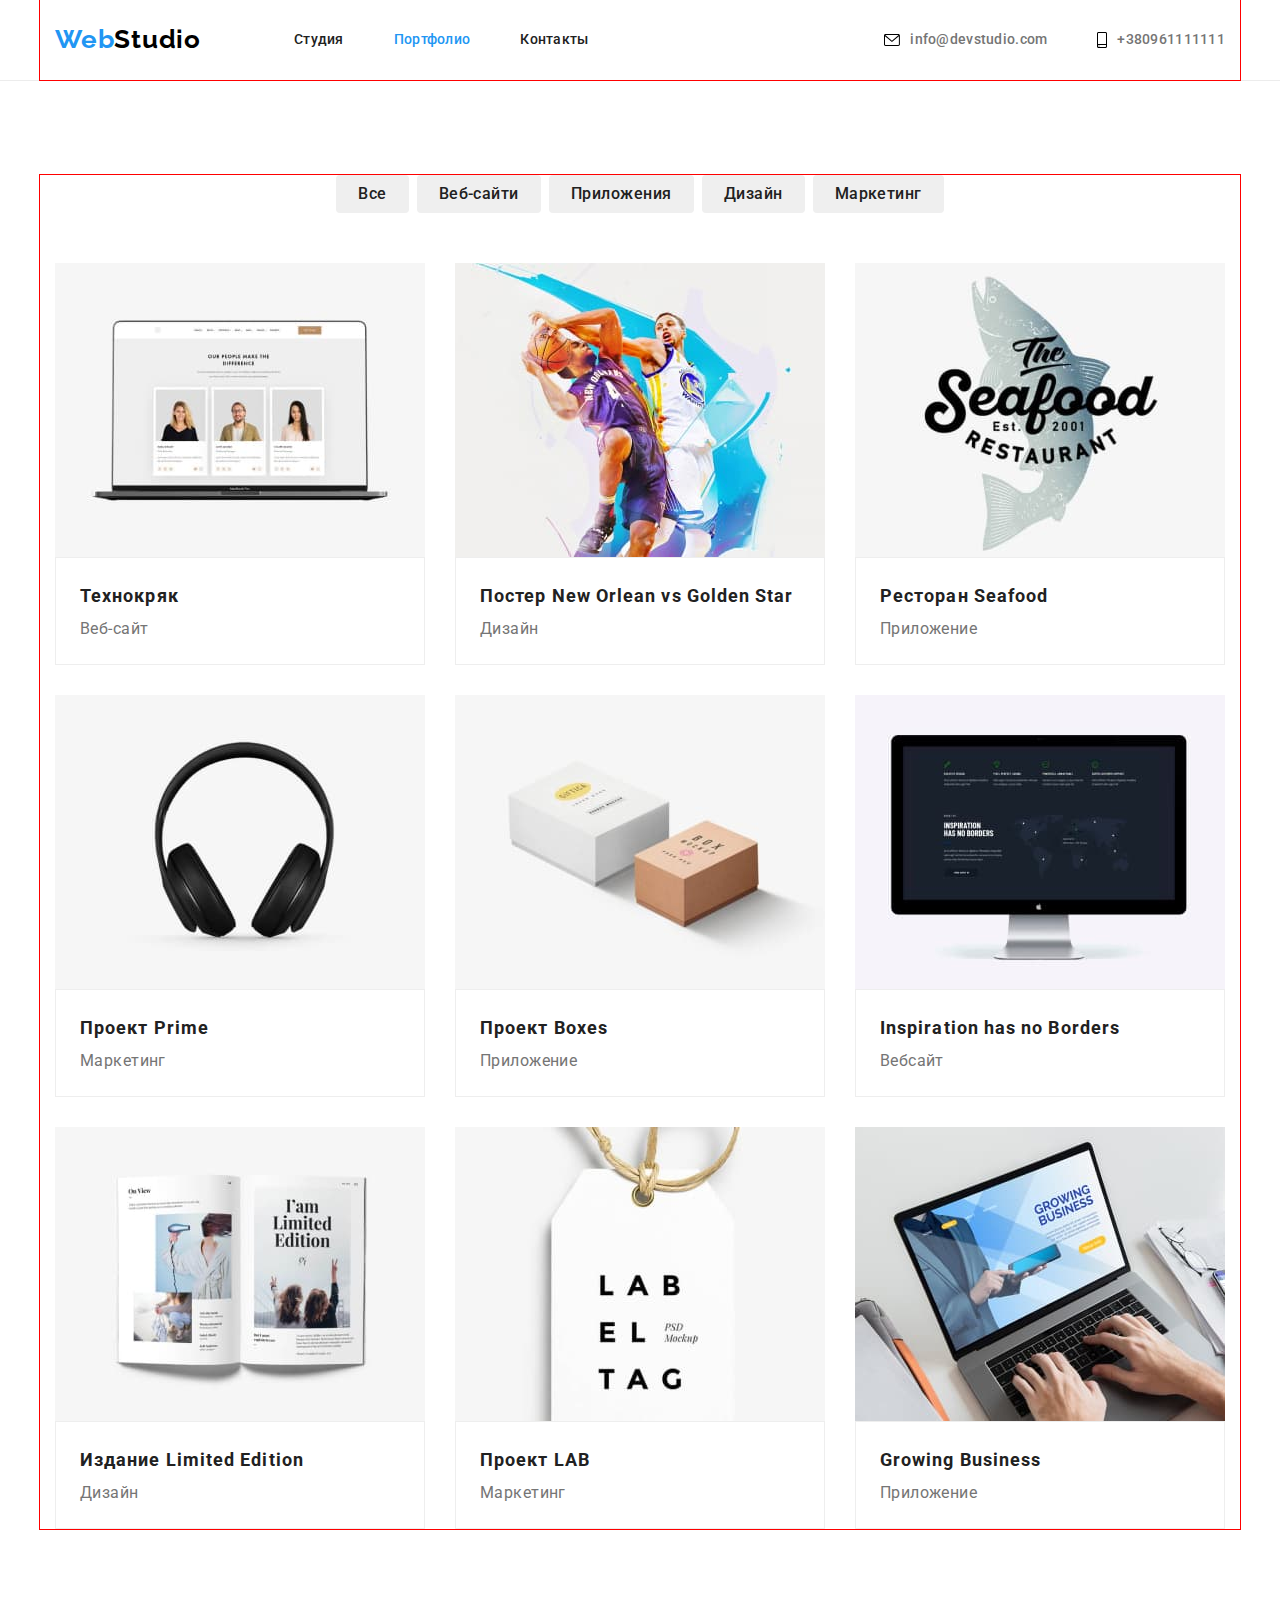
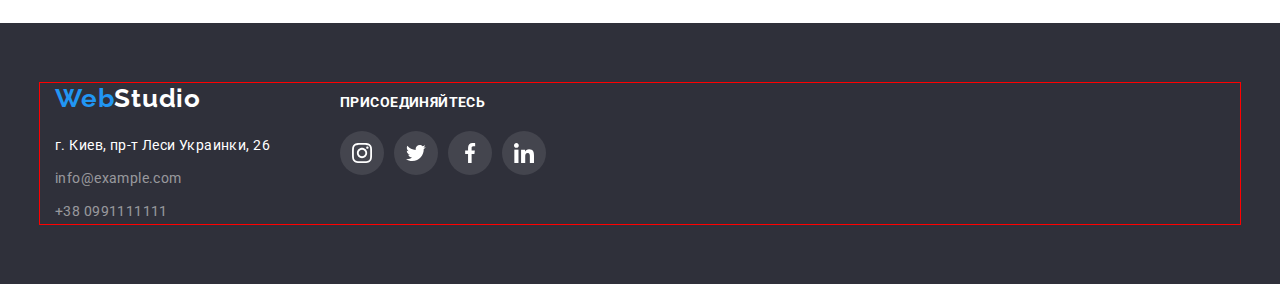
==== portfolio.html @ 67ff8778 "first" ====
<!DOCTYPE html>
<html lang="ru">
  <head>
    <meta charset="UTF-8" />
    <meta http-equiv="X-UA-Compatible" content="IE=edge" />
    <meta name="viewport" content="width=device-width, initial-scale=1.0" />
    <title>WebStudio</title>
    <link
      href="https://fonts.googleapis.com/css2?family=Raleway:wght@700&family=Roboto:wght@400;500;700;900&display=swap"
      rel="stylesheet"
    />
    <link
      rel="stylesheet"
      href="https://cdnjs.cloudflare.com/ajax/libs/modern-normalize/1.0.0/modern-normalize.min.css"
    />
    <link rel="stylesheet" href="./css/style.css" />
  </head>

  <body class="body">
    <header class="header">
      <div class="conteiner">
        <a href="" class="logo-header link"
          >Web<span class="accent">Studio</span></a
        >
        <nav class="header-nav">
          <ul class="nav-list list">
            <li class="header-item">
              <a href="./index.html" class="header-link link">Студия</a>
            </li>
            <li class="header-item">
              <a href="" class="header-link current link">Портфолио</a>
            </li>
            <li class="header-item">
              <a href="" class="header-link link">Контакты</a>
            </li>
          </ul>
        </nav>
        <ul class="header-contacs-list list">
          <li class="header-contacs-item">
            <a
              href="mailto:info@devstudio.com"
              class="header-link envelope link"
            >
              <svg class="contacs-icon" width="16px" height="12px">
                <use href="./image/symbol-defs.svg#icon-envelope"></use>
              </svg>
              info@devstudio.com
            </a>
          </li>
          <li class="header-contacs-item">
            <a href="tel:+380961111111" class="header-link smarthone link">
              <svg class="contacs-icon" width="10px" height="16px">
                <use href="./image/symbol-defs.svg#icon-smartphone"></use>
              </svg>
              +380961111111
            </a>
          </li>
        </ul>
      </div>
    </header>
    <main>
      <section class="filter section">
        <div class="conteiner">
          <h1 class="visually-hidden">Фильтр</h1>
          <ul class="filter-btn-list list">
            <li class="filter-item">
              <button type="button" class="filter-btn">Все</button>
            </li>
            <li class="filter-item">
              <button type="button" class="filter-btn">Веб-сайти</button>
            </li>
            <li class="filter-item">
              <button type="button" class="filter-btn">Приложения</button>
            </li>
            <li class="filter-item">
              <button type="button" class="filter-btn">Дизайн</button>
            </li>
            <li class="filter-item">
              <button type="button" class="filter-btn">Маркетинг</button>
            </li>
          </ul>
          <ul class="portfolio-list card-set list">
            <li class="card-item portfolio-item">
              <a
                href=""
                target="_blank"
                rel="noopener noreferrer"
                class="portfolio-link link"
              >
                <img src="./image/img-10.jpg" alt="Вебсайт" width="370" />
                <div class="portfolio-footer">
                  <h2 class="portfolio-title">Технокряк</h2>
                  <p class="portfolio-text">Веб-сайт</p>
                </div></a
              >
            </li>
            <li class="card-item portfolio-item">
              <a
                href=""
                target="_blank"
                rel="noopener noreferrer"
                class="portfolio-link link"
              >
                <img src="./image/22.jpg" alt="Дизайн" width="370" />
                <div class="portfolio-footer">
                  <h2 class="portfolio-title">
                    Постер New Orlean vs Golden Star
                  </h2>
                  <p class="portfolio-text">Дизайн</p>
                </div></a
              >
            </li>
            <li class="card-item portfolio-item">
              <a
                href=""
                target="_blank"
                rel="noopener noreferrer"
                class="portfolio-link link"
              >
                <img src="./image/33.jpg" alt="Логотип" width="370" />
                <div class="portfolio-footer">
                  <h2 class="portfolio-title">Ресторан Seafood</h2>
                  <p class="portfolio-text">Приложение</p>
                </div></a
              >
            </li>

            <li class="card-item portfolio-item">
              <a
                href=""
                target="_blank"
                rel="noopener noreferrer"
                class="portfolio-link link"
              >
                <img src="./image/44.jpg" alt="Наушники" width="370" />
                <div class="portfolio-footer">
                  <h2 class="portfolio-title">Проект Prime</h2>
                  <p class="portfolio-text">Маркетинг</p>
                </div></a
              >
            </li>
            <li class="card-item portfolio-item">
              <a
                href=""
                target="_blank"
                rel="noopener noreferrer"
                class="portfolio-link link"
              >
                <img src="./image/55.jpg" alt="Коробки" width="370" />
                <div class="portfolio-footer">
                  <h2 class="portfolio-title">Проект Boxes</h2>
                  <p class="portfolio-text">Приложение</p>
                </div></a
              >
            </li>
            <li class="card-item portfolio-item">
              <a
                href=""
                target="_blank"
                rel="noopener noreferrer"
                class="portfolio-link link"
              >
                <img src="./image/66.jpg" alt="Компьютер" width="370" />
                <div class="portfolio-footer">
                  <h2 class="portfolio-title">Inspiration has no Borders</h2>
                  <p class="portfolio-text">Вебсайт</p>
                </div></a
              >
            </li>
            <li class="card-item portfolio-item">
              <a
                href=""
                target="_blank"
                rel="noopener noreferrer"
                class="portfolio-link link"
              >
                <img src="./image/77.jpg" alt="Журнал" width="370" />
                <div class="portfolio-footer">
                  <h2 class="portfolio-title">Издание Limited Edition</h2>
                  <p class="portfolio-text">Дизайн</p>
                </div></a
              >
            </li>
            <li class="card-item portfolio-item">
              <a
                href=""
                target="_blank"
                rel="noopener noreferrer"
                class="portfolio-link link"
              >
                <img src="./image/88.jpg" alt="Этикетка" width="370" />
                <div class="portfolio-footer">
                  <h2 class="portfolio-title">Проект LAB</h2>
                  <p class="portfolio-text">Маркетинг</p>
                </div></a
              >
            </li>
            <li class="card-item portfolio-item">
              <a
                href=""
                target="_blank"
                rel="noopener noreferrer"
                class="portfolio-link link"
              >
                <img src="./image/99.jpg" alt="Ноутбук" width="370" />
                <div class="portfolio-footer">
                  <h2 class="portfolio-title">Growing Business</h2>
                  <p class="portfolio-text">Приложение</p>
                </div></a
              >
            </li>
          </ul>
        </div>
      </section>
    </main>
    <footer class="footer">
      <div class="conteiner">
        <div class="footer-logo-address">
          <a href="" class="logo-footer link"
            >Web<span class="accent-footer">Studio</span></a
          >
          <address>
            <ul class="footer-list list">
              <li class="footer-item">
                <a
                  href="https://goo.gl/maps/t49kkBEcWEuTb8Tj7"
                  target="_blank"
                  rel="noopener noreferrer"
                  class="footer-link link"
                  >г. Киев, пр-т Леси Украинки, 26</a
                >
              </li>
              <li class="footer-item">
                <a href="mailto:info@example.com" class="footer-link link"
                  >info@example.com</a
                >
              </li>
              <li class="footer-item">
                <a href="tel:+380991111111" class="footer-link link"
                  >+38 0991111111</a
                >
              </li>
            </ul>
          </address>
        </div>
        <div class="footer-container">
          <h2 class="visually-hidden">Сылки футера</h2>
          <h3 class="title-footer">присоединяйтесь</h3>
          <ul class="footer-soc-list list">
            <li class="footer-soc-item">
              <a href="" class="footer-soc-link link">
                <svg class="footer-soc-icon" width="20px" height="20px">
                  <use href="./image/symbol-defs.svg#icon-instagram-2"></use>
                </svg>
              </a>
            </li>
            <li class="team-soc-item">
              <a href="" class="footer-soc-link link">
                <svg class="footer-soc-icon" width="20px" height="20px">
                  <use href="./image/symbol-defs.svg#icon-Group"></use>
                </svg>
              </a>
            </li>
            <li class="team-soc-item">
              <a href="" class="footer-soc-link link">
                <svg class="footer-soc-icon" width="20px" height="20px">
                  <use href="./image/symbol-defs.svg#icon-facebook-1"></use>
                </svg>
              </a>
            </li>
            <li class="team-soc-item">
              <a href="" class="footer-soc-link link">
                <svg class="footer-soc-icon" width="20px" height="20px">
                  <use href="./image/symbol-defs.svg#icon-linkedin-1"></use>
                </svg>
              </a>
            </li>
          </ul>
        </div>
      </div>
    </footer>
  </body>
</html>
---- css/style.css ----
:root {
    --black-color: #212121;
    --dark-color: #757575;
    --white-color: #ffffff;
    --blue-color: #2196f3;
    --grey-color: #F5F4FA;
    --logo-color: #000000;
    --footer-color: #2F303A;
    --card-gap-top: 30px;
    --card-gap-left: 30px;
    --card-item: 3;
    --soc-grey-color: #AFB1B8;
}

.visually-hidden {
    position: absolute;
    white-space: nowrap;
    width: 1px;
    height: 1px;
    overflow: hidden;
    border: 0;
    padding: 0;
    clip: rect(0 0 0 0);
    clip-path: inset(50%);
    margin: -1px;
}
h1, h2, h3, h4, h5, p{margin: 0;}
ul, ol{ margin: 0;
padding-left: 0;}
button{ cursor: pointer;}
img{display: block;
max-width: 100%;
height: auto;}
.conteiner{
    width: 1200px;
    margin:  auto;
    padding-left: 15px;
    padding-right: 15px;
    outline: 1px solid red;

}
.card-set{
    display: flex;
    flex-wrap: wrap;
    margin-top: calc(-1 * var(--card-gap-top));
    margin-left: calc(-1 * var(--card-gap-left));
}
.card-item {
    margin-top: var(--card-gap-top);
    margin-left: var(--card-gap-left);
    flex-basis: calc(100% / var(--card-item) - var(--card-gap-left));
}
.section{
    padding-top: 94px;
    padding-bottom: 94px;
}
.body {
    font-family: 'Roboto', sans-serif;
    font-weight: 400;
    font-size: 14px;
    line-height: 1.71;
    letter-spacing: 0.03em;

    color: var(--dark-color);
}

.title {
    font-weight: 700;
    font-size: 36px;
    line-height: 1.16;
    text-align: center;
    margin-bottom: 50px;
    letter-spacing: 0.03em;

    color: var(--black-color);
}

.list {
    list-style: none;
}

.link {
    text-decoration: none;
    color: inherit;
}

.accent {
    color: var(--logo-color);
}

.accent-footer {
    color: var(--white-color);
}

.button {
    font-weight: 700;
    font-size: 16px;
    line-height: 1.88;

    display: flex;
    align-items: center;
    text-align: center;
    letter-spacing: 0.06em;

    color: var(--white-color);
}

/*-----------HEADER----------------*/
.header{border-bottom: 1px solid #ECECEC;}
.header .conteiner{
    display: flex;
    align-items: center;
}
.nav-list .header-link.current {
    color: var(--blue-color);
}

.logo-header, .logo-footer{
    font-family: 'Raleway', sans-serif;
    font-weight: 700;
    font-size: 26px;
    line-height: 1.2;
    letter-spacing: 0.03em;
    color: var(--blue-color);
}
.logo-header{margin-right: 93px;
}
.nav-list {display: flex;
    align-items: center;
    
    color: var(--black-color)
}
.header-item:not(:last-child){
    margin-right: 50px;
}
.header-contacs-item:not(:last-child){
    margin-right: 50px;
}
.header-contacs-list{display: flex; 
margin-left: auto;
}
.header-link {
    font-weight: 500;
    font-size: 14px;
    line-height: 1.14;
    letter-spacing: 0.02em;
    padding: 32px 0;
    display: flex;
    align-items: center;

}


.header-link:hover,
.header-link:focus {
    color: var(--blue-color);
    fill: var(--blue-color);
}
.contacs-icon{
    margin-right: 10px;
}


/*-------------Hero--------------*/
.hero {
    text-align: center;
    background-color: var(--footer-color);
    background-image: linear-gradient(rgba(47, 48, 58, 0.4) , rgba(47, 48, 58, 0.4)),
     url(../image/hero.jpg);
    padding: 200px 0;
   background-repeat: no-repeat;
   background-position: 50% 0;
   
}
.hero-title {
    font-weight: 900;
    font-size: 44px;
    line-height: 1.36;
    letter-spacing: 0.06em;
    text-transform: uppercase;
    color: var(--white-color);
    margin-bottom: 30px;
}

button.hero-btn {
    font-family: inherit;
    font-weight: 700;
    font-size: 16px;
    line-height: 1.88;
    border: 0px;
    align-items: center;
    padding: 10px 32px;
    letter-spacing: 0.06em;
    color: var(--white-color);
    background-color: var(--blue-color);
    }


.hero-btn:hover,
.hero-btn:focus {
    background-color: var(--blue-color);
    box-shadow: 0px 4px 4px rgba(0, 0, 0, 0.15);
    border-radius: 4px;
}

/*-----------------Peculiarities------------*/
.peculiarities{
    --card-item: 4;
}
.peculiarities-item::before{
    content: "";
    display: block;
    height: 120px;
    background-size: contain;
    background-repeat: no-repeat;
    background-position: center;
    margin-bottom: 30px;
background: var(--grey-color);
}
.icon-rect::before{
    background-image: url(../image/Group\ 1.jpg);
}
.icon-clock::before{
    background-image: url(../image/Group\ 2.jpg);
}
.icon-diagram::before{
    background-image: url(../image/Group\ 3.jpg);
}
.icon-ilon::before{
    background-image: url(../image/Group\ 4.jpg);
}


.peculiarities-title {
    margin-bottom:10px;
    font-weight: 700;
    font-size: 14px;
    line-height: 1.14;
    letter-spacing: 0.03em;
    text-transform: uppercase;

    color: var(--black-color);
}

/*---------------About-----------------*/
.about{
    padding-top: 0;
}


    /*-----------------TEAM---------------*/
.team {
    background: var(--grey-color);
    --card-item: 4;
}
.team-container{padding: 30px;}
.team-list{display: flex;
}
.team-title {
    font-weight: 500;
    color: var(--black-color);
    margin-bottom: 10px;
}

.team-item {
    text-align: center;
    box-shadow: 0px 1px 3px rgba(0, 0, 0, 0.12),
    0px 1px 1px rgba(0, 0, 0, 0.14),
    0px 2px 1px rgba(0, 0, 0, 0.2);
    border-radius: 0px 0px 4px 4px;
}
.team-text,
.team-title {
    font-size: 16px;
    line-height: 1.19;
}
.team-text{margin-bottom: 16px;}

.team-soc-list{
    display: flex;
   justify-content: center;
}
.team-soc-item{
    width: 44px;
    height: 44px;
    margin-right: 10px;
    
}
.team-soc-item:last-child{
    margin-right: 0;
}
.team-soc-link{
    width: 100%;
    height: 100%;
    border-radius: 50%;
    display: flex;
    align-items: center;
    justify-content: center;
    fill: var(--soc-grey-color);
}
.team-soc-link:hover,
.team-soc-link:focus{background: var(--blue-color);
    fill: var(--white-color);
}
.team-soc-link:hover,
.team-soc-link:focus {}
/*__________________Clients_______________________*/
.clients-list{
    display: flex;
    justify-content: center;
    
}
.clients-item{
    margin-right: 30px;
    width: 170px;
    height: 92px;
    border: 1px solid #AFB1B8;
    border-radius: 4px;
    display: flex;
    align-items: center;
    justify-content: center;
    
}
.clients-item:last-child{margin-right: 0;}

.clients-link{
    display: flex;
    fill: var(--soc-grey-color);
    
    
}
.clients-item:focus, .clients-item:hover{
    border: 1px solid var(--blue-color);
    border-radius: 4px;
}
.clients-link:focus, .clients-link:hover{
    fill: var(--blue-color);
}

/*--------------FOOTER------------------*/
.footer{padding-top: 60px;
padding-bottom: 60px;
background: var(--footer-color);
}
.footer .conteiner{
    display: flex;
}
.logo-footer{margin-bottom: 20px;
display: block;}
address {
    font-style: inherit;
    
    
}
.footer-link[target="_blank"] {
    color: var(--white-color);
}

.footer-item:not(:last-child){
margin-bottom: 9px;}
.footer-link {
    font-weight: 400;
    font-size: 14px;
    line-height: 1.71;

    letter-spacing: 0.03em;
    color: rgba(225, 225, 225, 0.6)
}

.footer-link:hover,
.footer-link:focus {
    color: var(--blue-color);
}


.footer-link:hover,
.footer-link:focus {
    color: var(--blue-color);
}
.title-footer{
    font-weight: 700;
    font-size: 14px;
    line-height: 1.14;
    color: var(--white-color);
    text-transform: uppercase;
    margin-top: 12px;
    
}
.footer-logo-address{
    margin-right: 70px;
}
.footer .footer-container{
    display: block;
   
}
.title-footer{
    margin-bottom: 20px;
    display: block;
}

.footer-soc-item{
    width: 44px;
    height: 44px;
    margin-right: 10px;
    
}
.footer-soc-icon{
    fill:#ffffff
}
.footer-soc-list{
    display: flex;
    justify-content: center;
}
    
.footer-soc-item:last-child{
    margin-right: 0;
}
.footer-soc-link{
    width: 100%;
    height: 100%;
    border-radius: 50%;
    fill: var(--white-color);
    display: flex;
    align-items: center;
    justify-content: center;
    background: rgba(255, 255, 255, 0.1);
   
}
.footer-soc-link:hover, .footer-soc-link:focus{
    background: var(--blue-color);
    
}
/*----------------------FILTER-----------------------*/
.filter{
    padding-top: 94px;
}.filter-btn-list{display: flex;
justify-content: center;
margin-bottom: 50px;}

.filter-item:not(:last-child) {
    margin-right: 8px;
}

button.filter-btn {
    font-family: 'Roboto';

    font-weight: 500;
    font-size: 16px;
    line-height: 1.62;
    padding: 6px 22px;
    border-radius: 4px;
    border: none;
    text-align: center;
    letter-spacing: 0.03em;
    color: var(--black-color);
}

.filter-btn:hover,
.filter-btnfocus {
    color: var(--white-color);
    background: var(--blue-color);
    box-shadow: 0px 3px 1px rgba(0, 0, 0, 0.1),
        0px 1px 2px rgba(0, 0, 0, 0.08),
        0px 2px 2px rgba(0, 0, 0, 0.12);
    border-radius: 4px;
}

/*--------------------PORTFOLIO-------------------------*/

.portfolio-title {
    font-weight: 700;
    font-size: 18px;
    line-height: 2.0;
    letter-spacing: 0.06em;
    color: var(--black-color);
}

.portfolio-text {
    font-size: 16px;
    line-height: 1.88; 
}
.portfolio-footer{border: 1px solid #EEEEEE;
padding: 20px 24px;}
.portfolio-item:focus,
.portfolio-item:hover{
box-shadow: 0px 1px 1px rgba(0, 0, 0, 0.12),
0px 4px 4px rgba(0, 0, 0, 0.06),
1px 4px 6px rgba(0, 0, 0, 0.16);
}
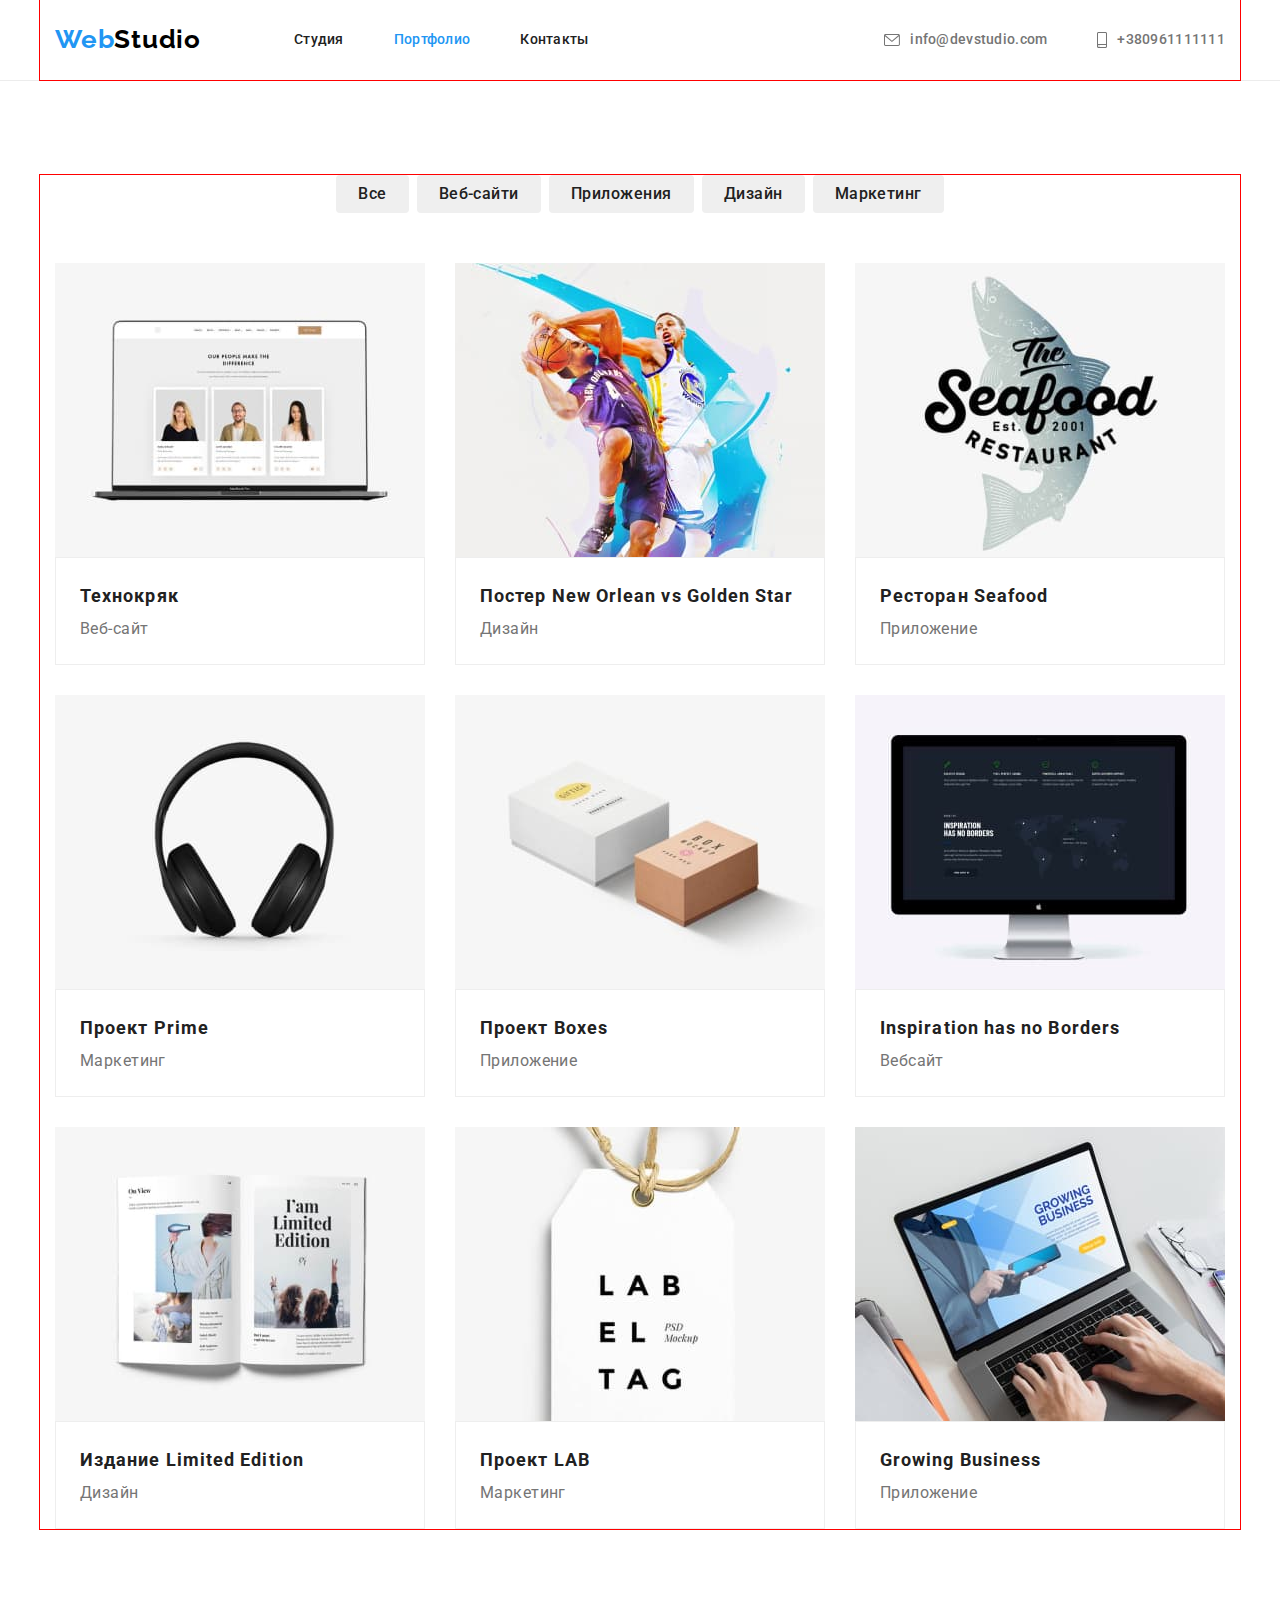
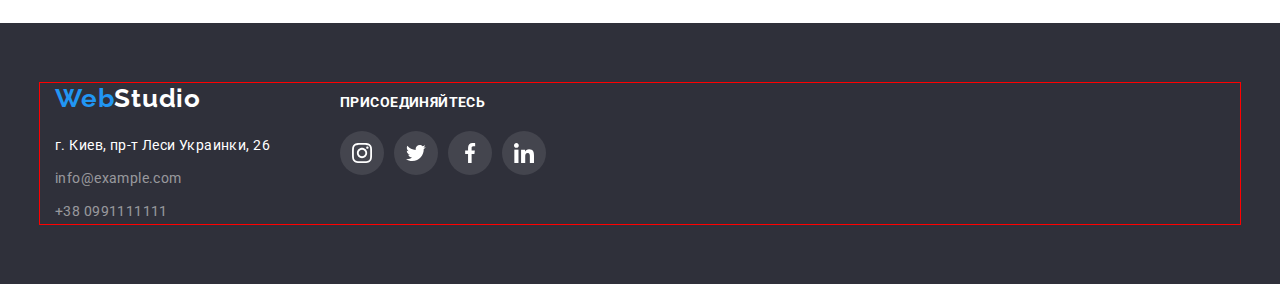
==== commit 5b0a4e79: "finish" ====
--- a/portfolio.html
+++ b/portfolio.html
@@ -246,31 +246,51 @@
         <div class="footer-container">
           <h2 class="visually-hidden">Сылки футера</h2>
           <h3 class="title-footer">присоединяйтесь</h3>
-          <ul class="footer-soc-list list">
-            <li class="footer-soc-item">
-              <a href="" class="footer-soc-link link">
-                <svg class="footer-soc-icon" width="20px" height="20px">
+          <ul class="team-soc-list list">
+            <li class="team-soc-item">
+              <a
+                href=""
+                target="_blank"
+                rel="noopener noreferrer"
+                class="team-soc-link link"
+              >
+                <svg class="team-soc-icon" width="20px" height="20px">
                   <use href="./image/symbol-defs.svg#icon-instagram-2"></use>
                 </svg>
               </a>
             </li>
             <li class="team-soc-item">
-              <a href="" class="footer-soc-link link">
-                <svg class="footer-soc-icon" width="20px" height="20px">
+              <a
+                href=""
+                target="_blank"
+                rel="noopener noreferrer"
+                class="team-soc-link link"
+              >
+                <svg class="team-soc-icon" width="20px" height="20px">
                   <use href="./image/symbol-defs.svg#icon-Group"></use>
                 </svg>
               </a>
             </li>
             <li class="team-soc-item">
-              <a href="" class="footer-soc-link link">
-                <svg class="footer-soc-icon" width="20px" height="20px">
+              <a
+                href=""
+                target="_blank"
+                rel="noopener noreferrer"
+                class="team-soc-link link"
+              >
+                <svg class="team-soc-icon" width="20px" height="20px">
                   <use href="./image/symbol-defs.svg#icon-facebook-1"></use>
                 </svg>
               </a>
             </li>
             <li class="team-soc-item">
-              <a href="" class="footer-soc-link link">
-                <svg class="footer-soc-icon" width="20px" height="20px">
+              <a
+                href=""
+                target="_blank"
+                rel="noopener noreferrer"
+                class="team-soc-link link"
+              >
+                <svg class="team-soc-icon" width="20px" height="20px">
                   <use href="./image/symbol-defs.svg#icon-linkedin-1"></use>
                 </svg>
               </a>
--- a/css/style.css
+++ b/css/style.css
@@ -155,10 +155,11 @@
 .header-link:hover,
 .header-link:focus {
     color: var(--blue-color);
-    fill: var(--blue-color);
+  
 }
 .contacs-icon{
     margin-right: 10px;
+    fill: currentColor;
 }
 
 
@@ -212,23 +213,25 @@
     content: "";
     display: block;
     height: 120px;
-    background-size: contain;
-    background-repeat: no-repeat;
-    background-position: center;
+    
     margin-bottom: 30px;
 background: var(--grey-color);
+background-position: 50% 50%;
+background-repeat: no-repeat;
+
 }
 .icon-rect::before{
-    background-image: url(../image/Group\ 1.jpg);
+    background-image: url(../image/antenna.svg);
+    
 }
 .icon-clock::before{
-    background-image: url(../image/Group\ 2.jpg);
+    background-image: url(../image/clock.svg);
 }
 .icon-diagram::before{
-    background-image: url(../image/Group\ 3.jpg);
+    background-image: url(../image/diagram.svg);
 }
 .icon-ilon::before{
-    background-image: url(../image/Group\ 4.jpg);
+    background-image: url(../image/astronaut.svg);
 }
 
 
@@ -306,13 +309,16 @@
 .team-soc-link:hover,
 .team-soc-link:focus {}
 /*__________________Clients_______________________*/
+
 .clients-list{
-    display: flex;
-    justify-content: center;
-    
-}
-.clients-item{
-    margin-right: 30px;
+    --card-item:6;
+}
+
+.clients-item:last-child{margin-right: 0;}
+
+.clients-link{
+    display: flex;
+    fill: var(--soc-grey-color);
     width: 170px;
     height: 92px;
     border: 1px solid #AFB1B8;
@@ -322,20 +328,11 @@
     justify-content: center;
     
 }
-.clients-item:last-child{margin-right: 0;}
-
-.clients-link{
-    display: flex;
-    fill: var(--soc-grey-color);
-    
-    
-}
-.clients-item:focus, .clients-item:hover{
+
+.clients-link:focus, .clients-link:hover{
+    fill: var(--blue-color);
     border: 1px solid var(--blue-color);
     border-radius: 4px;
-}
-.clients-link:focus, .clients-link:hover{
-    fill: var(--blue-color);
 }
 
 /*--------------FOOTER------------------*/
@@ -345,6 +342,7 @@
 }
 .footer .conteiner{
     display: flex;
+    align-items: baseline;
 }
 .logo-footer{margin-bottom: 20px;
 display: block;}
@@ -384,7 +382,7 @@
     line-height: 1.14;
     color: var(--white-color);
     text-transform: uppercase;
-    margin-top: 12px;
+   
     
 }
 .footer-logo-address{
@@ -398,39 +396,17 @@
     margin-bottom: 20px;
     display: block;
 }
-
-.footer-soc-item{
-    width: 44px;
-    height: 44px;
-    margin-right: 10px;
-    
-}
-.footer-soc-icon{
-    fill:#ffffff
-}
-.footer-soc-list{
-    display: flex;
-    justify-content: center;
-}
-    
-.footer-soc-item:last-child{
-    margin-right: 0;
-}
-.footer-soc-link{
-    width: 100%;
-    height: 100%;
+.footer .team-soc-link {
+    fill: var(--white-color);
+    background: rgba(255, 255, 255, 0.1);
     border-radius: 50%;
-    fill: var(--white-color);
-    display: flex;
-    align-items: center;
-    justify-content: center;
-    background: rgba(255, 255, 255, 0.1);
-   
-}
-.footer-soc-link:hover, .footer-soc-link:focus{
+}
+.footer .team-soc-link:hover, .footer .team-soc-link:focus{
     background: var(--blue-color);
     
 }
+
+
 /*----------------------FILTER-----------------------*/
 .filter{
     padding-top: 94px;
@@ -457,7 +433,7 @@
 }
 
 .filter-btn:hover,
-.filter-btnfocus {
+.filter-btn:focus {
     color: var(--white-color);
     background: var(--blue-color);
     box-shadow: 0px 3px 1px rgba(0, 0, 0, 0.1),
@@ -467,7 +443,12 @@
 }
 
 /*--------------------PORTFOLIO-------------------------*/
-
+.portfolio-list{
+    display: flex;
+}
+.portfolio-link{
+    display: block;
+}
 .portfolio-title {
     font-weight: 700;
     font-size: 18px;
@@ -482,8 +463,8 @@
 }
 .portfolio-footer{border: 1px solid #EEEEEE;
 padding: 20px 24px;}
-.portfolio-item:focus,
-.portfolio-item:hover{
+.portfolio-link:focus,
+.portfolio-link:hover{
 box-shadow: 0px 1px 1px rgba(0, 0, 0, 0.12),
 0px 4px 4px rgba(0, 0, 0, 0.06),
 1px 4px 6px rgba(0, 0, 0, 0.16);
